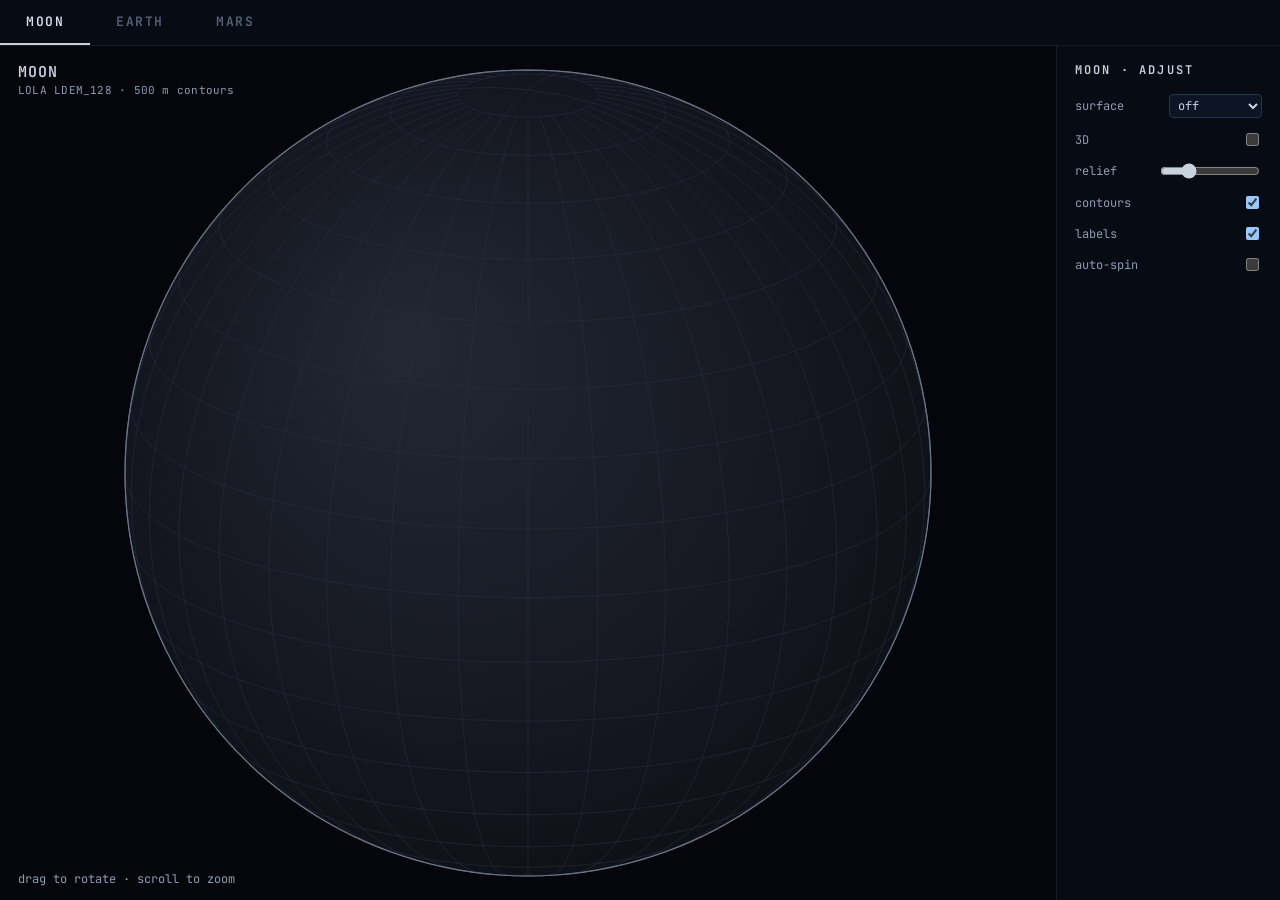
==== web/index.html @ e45960d2 "first commit" ====
<!doctype html>
<html lang="en">
<head>
<meta charset="utf-8">
<meta name="viewport" content="width=device-width, initial-scale=1">
<title>Moon &amp; Earth — Contour Globes</title>
<link rel="preconnect" href="https://fonts.googleapis.com">
<link rel="preconnect" href="https://fonts.gstatic.com" crossorigin>
<link href="https://fonts.googleapis.com/css2?family=JetBrains+Mono:ital,wght@0,400;0,600;1,400&display=swap" rel="stylesheet">
<style>
  :root { color-scheme: dark; }
  html, body { margin: 0; height: 100%; background: #04060c; overflow: hidden; }
  body { display: flex; flex-direction: column; }
  #tabs { display: flex; flex: 0 0 auto; background: #070b13;
          border-bottom: 1px solid rgba(255,255,255,0.07); }
  #tabs button { appearance: none; background: none; border: none; cursor: pointer;
                 padding: 13px 26px; font: 600 13px 'JetBrains Mono', ui-monospace, Menlo, monospace;
                 letter-spacing: .12em; color: #55627a; border-bottom: 2px solid transparent; }
  #tabs button:hover { color: #8a99b3; }
  #tabs button.active[data-tab="moon"]  { color: #d7dfea; border-color: #c9d3e0; }
  #tabs button.active[data-tab="earth"] { color: #8cc4ff; border-color: #4a9bff; }
  #tabs button.active[data-tab="mars"]  { color: #ffb884; border-color: #e0732c; }
  #main { position: relative; flex: 1 1 auto; min-height: 0; display: flex; }
  #app { position: relative; flex: 1 1 auto; min-width: 0; }
  #sidebar { flex: 0 0 224px; box-sizing: border-box; padding: 16px 18px;
             background: #070b13; border-left: 1px solid rgba(255,255,255,0.07);
             overflow-y: auto; }
  #sidebar[data-theme="moon"]  { --accent: #c9d3e0; --dim: #8f9bb3; }
  #sidebar[data-theme="earth"] { --accent: #6fb4ff; --dim: #4a7fb5; }
  #sidebar[data-theme="mars"]  { --accent: #e8a878; --dim: #b5764a; }
  #sidebar h2 { margin: 0 0 16px; font: 600 12px 'JetBrains Mono', ui-monospace, Menlo, monospace;
                letter-spacing: .18em; color: var(--accent, #9fd0ff); }
  .panel { position: absolute; inset: 0; display: none; overflow: hidden; }
  .panel.active { display: block; }
  .moon  { --accent: #c9d3e0; --dim: #8f9bb3; }
  .earth { --accent: #6fb4ff; --dim: #4a7fb5; }
  .mars  { --accent: #e8a878; --dim: #b5764a; }
  .panel h1 { position: absolute; top: 16px; left: 18px; margin: 0; z-index: 2;
              font: 600 15px/1.4 'JetBrains Mono', ui-monospace, Menlo, monospace;
              letter-spacing: .06em; color: var(--accent); pointer-events: none; }
  .panel h1 small { display: block; font-weight: 400; font-size: 11px;
                    letter-spacing: .02em; color: var(--dim); }
  canvas { display: block; }
  .gl { position: absolute; inset: 0; z-index: 0; }
  .ov { position: absolute; inset: 0; z-index: 1; cursor: grab; }
  .ov:active { cursor: grabbing; }
  .controls { position: static; display: flex; flex-direction: column; gap: 12px;
              color: var(--dim, #8f9bb3);
              font: 12px 'JetBrains Mono', ui-monospace, Menlo, monospace; user-select: none; }
  .controls label { cursor: pointer; display: flex; align-items: center;
                    justify-content: space-between; gap: 10px; }
  .controls select { background: #0d1524; color: var(--accent, #cdd6e4);
                     border: 1px solid #24344d; border-radius: 4px; padding: 2px 4px;
                     font: inherit; }
  .controls input[type=range] { width: 100px; accent-color: var(--accent, #6fb4ff); }
  .hint { position: absolute; left: 18px; bottom: 12px; z-index: 2;
          color: var(--dim); font: 12px/1.5 'JetBrains Mono', ui-monospace, Menlo, monospace;
          pointer-events: none; }
</style>
</head>
<body>
<div id="tabs">
  <button data-tab="moon" class="active">MOON</button>
  <button data-tab="earth">EARTH</button>
  <button data-tab="mars">MARS</button>
</div>
<div id="main">
<div id="app">
  <section class="panel moon active" id="moon">
    <h1>MOON <small>LOLA LDEM_128 · 500 m contours</small></h1>
    <canvas class="gl"></canvas><canvas class="ov"></canvas>
    <div class="hint">drag to rotate · scroll to zoom</div>
    <div class="controls">
      <label>surface <select class="surfacemode">
        <option value="off" selected>off</option>
        <option value="photo">photo</option>
        <option value="elev">elevation</option>
      </select></label>
      <label>3D <input type="checkbox" class="terrainbox"></label>
      <label>relief <input type="range" class="vexag" min="0" max="4" step="0.25" value="1"></label>
      <label>contours <input type="checkbox" class="contourbox" checked></label>
      <label>labels <input type="checkbox" class="labelbox" checked></label>
      <label>auto-spin <input type="checkbox" class="spinbox"></label>
    </div>
  </section>
  <section class="panel earth" id="earth">
    <h1>EARTH <small>ETOPO 2022 · 1000 m contours</small></h1>
    <canvas class="gl"></canvas><canvas class="ov"></canvas>
    <div class="hint">drag to rotate · scroll to zoom</div>
    <div class="controls">
      <label>surface <select class="surfacemode">
        <option value="off" selected>off</option>
        <option value="photo">photo</option>
        <option value="elev">elevation</option>
      </select></label>
      <label>3D <input type="checkbox" class="terrainbox"></label>
      <label>relief <input type="range" class="vexag" min="0" max="4" step="0.25" value="1"></label>
      <label>contours <input type="checkbox" class="contourbox" checked></label>
      <label>labels <input type="checkbox" class="labelbox" checked></label>
      <label>auto-spin <input type="checkbox" class="spinbox"></label>
    </div>
  </section>
  <section class="panel mars" id="mars">
    <h1>MARS <small>MOLA · 1000 m contours</small></h1>
    <canvas class="gl"></canvas><canvas class="ov"></canvas>
    <div class="hint">drag to rotate · scroll to zoom</div>
    <div class="controls">
      <label>surface <select class="surfacemode">
        <option value="off" selected>off</option>
        <option value="photo">photo</option>
        <option value="elev">elevation</option>
      </select></label>
      <label>3D <input type="checkbox" class="terrainbox"></label>
      <label>relief <input type="range" class="vexag" min="0" max="4" step="0.25" value="1"></label>
      <label>contours <input type="checkbox" class="contourbox" checked></label>
      <label>labels <input type="checkbox" class="labelbox" checked></label>
      <label>auto-spin <input type="checkbox" class="spinbox"></label>
    </div>
  </section>
</div>
  <aside id="sidebar" data-theme="moon">
    <h2 id="sidebar-title">MOON · ADJUST</h2>
    <div id="sidebar-controls"></div>
  </aside>
</div>

<script src="d3.min.js"></script>
<script src="moon/lunar_contours.js"></script>
<script src="moon/lunar_labels.js"></script>
<script src="moon/lunar_truecolor.js"></script>
<script src="moon/lunar_elev.js"></script>
<script src="moon/lunar_height.js"></script>
<script src="earth/earth_contours.js"></script>
<script src="earth/earth_labels.js"></script>
<script src="earth/earth_texture.js"></script>
<script src="earth/earth_elev.js"></script>
<script src="earth/earth_height.js"></script>
<script src="mars/mars_contours.js"></script>
<script src="mars/mars_labels.js"></script>
<script src="mars/mars_texture.js"></script>
<script src="mars/mars_elev.js"></script>
<script src="mars/mars_height.js"></script>
<script>
(function () {
  "use strict";
  const dpr = Math.min(window.devicePixelRatio || 1, 2);

  const VSRC = "attribute vec2 p; void main(){ gl_Position = vec4(p, 0.0, 1.0); }";
  const FSRC = [
    "precision highp float;",
    "uniform sampler2D u_tex;",
    "uniform vec2 u_center;",
    "uniform float u_radius, u_lon0, u_lat0, u_os;",
    "const float PI = 3.141592653589793;",
    "void main(){",
    "  vec2 p = gl_FragCoord.xy - u_center;",
    "  vec2 q = p / u_radius;",
    "  float rho = length(q);",
    "  if (rho > 1.0) discard;",
    "  float c = asin(clamp(rho, 0.0, 1.0));",
    "  float sinc = sin(c), cosc = cos(c);",
    "  float slat = sin(u_lat0), clat = cos(u_lat0);",
    "  float lat, lon;",
    "  if (rho < 1e-6) { lat = u_lat0; lon = u_lon0; }",
    "  else {",
    "    lat = asin(clamp(cosc*slat + (q.y*sinc*clat)/rho, -1.0, 1.0));",
    "    lon = u_lon0 + atan(q.x*sinc, rho*clat*cosc - q.y*slat*sinc);",
    "  }",
    "  float u = fract(lon / (2.0*PI) + u_os);",
    "  float v = 0.5 - lat / PI;",
    "  vec4 col = texture2D(u_tex, vec2(u, v));",
    "  float a = 1.0 - smoothstep(0.995, 1.0, rho);",
    "  gl_FragColor = vec4(col.rgb, col.a * a);",
    "}"
  ].join("\n");

  function makeGL(canvas) {
    const gl = canvas.getContext("webgl", { alpha: true, premultipliedAlpha: false });
    if (!gl) return null;
    function sh(type, src) {
      const s = gl.createShader(type);
      gl.shaderSource(s, src); gl.compileShader(s);
      if (!gl.getShaderParameter(s, gl.COMPILE_STATUS))
        throw new Error(gl.getShaderInfoLog(s));
      return s;
    }
    const prog = gl.createProgram();
    gl.attachShader(prog, sh(gl.VERTEX_SHADER, VSRC));
    gl.attachShader(prog, sh(gl.FRAGMENT_SHADER, FSRC));
    gl.linkProgram(prog);
    if (!gl.getProgramParameter(prog, gl.LINK_STATUS))
      throw new Error(gl.getProgramInfoLog(prog));
    gl.useProgram(prog);

    const buf = gl.createBuffer();
    gl.bindBuffer(gl.ARRAY_BUFFER, buf);
    gl.bufferData(gl.ARRAY_BUFFER,
        new Float32Array([-1,-1, 1,-1, -1,1, -1,1, 1,-1, 1,1]), gl.STATIC_DRAW);
    const loc = gl.getAttribLocation(prog, "p");
    gl.enableVertexAttribArray(loc);
    gl.vertexAttribPointer(loc, 2, gl.FLOAT, false, 0, 0);

    const U = {};
    ["u_center","u_radius","u_lon0","u_lat0","u_os","u_tex"].forEach(function (n) {
      U[n] = gl.getUniformLocation(prog, n);
    });

    gl.enable(gl.BLEND);
    gl.blendFunc(gl.SRC_ALPHA, gl.ONE_MINUS_SRC_ALPHA);

    function makeTexture() {
      const t = gl.createTexture();
      gl.bindTexture(gl.TEXTURE_2D, t);
      gl.texImage2D(gl.TEXTURE_2D, 0, gl.RGBA, 1, 1, 0, gl.RGBA,
          gl.UNSIGNED_BYTE, new Uint8Array([0, 0, 0, 255]));
      gl.texParameteri(gl.TEXTURE_2D, gl.TEXTURE_WRAP_S, gl.REPEAT);
      gl.texParameteri(gl.TEXTURE_2D, gl.TEXTURE_WRAP_T, gl.CLAMP_TO_EDGE);
      gl.texParameteri(gl.TEXTURE_2D, gl.TEXTURE_MIN_FILTER, gl.LINEAR);
      gl.texParameteri(gl.TEXTURE_2D, gl.TEXTURE_MAG_FILTER, gl.LINEAR);
      return t;
    }
    return { gl: gl, prog: prog, U: U, makeTexture: makeTexture };
  }

  function makeReliefGL(gl) {
    const VS = [
      "attribute vec2 a_ll;",     // lon, lat (radians)
      "attribute vec2 a_uv;",
      "attribute vec3 a_h;",      // height here, +col, +row (0..1)
      "uniform mat3 u_rot;",
      "uniform vec2 u_scale;",
      "uniform vec2 u_step;",     // dlon, dlat (radians)
      "uniform float u_exag;",
      "varying vec3 v_nrm;",
      "varying vec2 v_uv;",
      "vec3 dirv(vec2 a){ float cl = cos(a.y); return vec3(cl*cos(a.x), cl*sin(a.x), sin(a.y)); }",
      "void main(){",
      "  vec3 d0 = dirv(a_ll);",
      "  vec3 du = dirv(a_ll + vec2(u_step.x, 0.0));",
      "  vec3 dv = dirv(a_ll + vec2(0.0, u_step.y));",
      "  vec3 p0 = d0 * (1.0 + u_exag*a_h.x);",
      "  vec3 pu = du * (1.0 + u_exag*a_h.y);",
      "  vec3 pv = dv * (1.0 + u_exag*a_h.z);",
      "  vec3 n = normalize(cross(pu - p0, pv - p0));",
      "  if (dot(n, d0) < 0.0) n = -n;",
      "  vec3 p = u_rot * p0;",
      "  v_nrm = u_rot * n;",
      "  v_uv = a_uv;",
      "  gl_Position = vec4(p.x*u_scale.x, p.y*u_scale.y, -p.z*0.5, 1.0);",
      "}"
    ].join("\n");
    const FS = [
      "precision highp float;",
      "varying vec3 v_nrm;",
      "varying vec2 v_uv;",
      "uniform sampler2D u_tex;",
      "uniform vec3 u_light;",
      "uniform vec3 u_base;",
      "uniform float u_useTex;",
      "void main(){",
      "  vec3 n = normalize(v_nrm);",
      "  float d = max(dot(n, u_light), 0.0);",
      "  vec3 base = mix(u_base, texture2D(u_tex, v_uv).rgb, u_useTex);",
      "  gl_FragColor = vec4(base * (0.30 + 0.70*d), 1.0);",
      "}"
    ].join("\n");
    function sh(type, src) {
      const s = gl.createShader(type);
      gl.shaderSource(s, src); gl.compileShader(s);
      if (!gl.getShaderParameter(s, gl.COMPILE_STATUS))
        throw new Error(gl.getShaderInfoLog(s));
      return s;
    }
    const prog = gl.createProgram();
    gl.attachShader(prog, sh(gl.VERTEX_SHADER, VS));
    gl.attachShader(prog, sh(gl.FRAGMENT_SHADER, FS));
    gl.linkProgram(prog);
    if (!gl.getProgramParameter(prog, gl.LINK_STATUS))
      throw new Error(gl.getProgramInfoLog(prog));
    return {
      prog: prog,
      a_ll: gl.getAttribLocation(prog, "a_ll"),
      a_uv: gl.getAttribLocation(prog, "a_uv"),
      a_h: gl.getAttribLocation(prog, "a_h"),
      u_rot: gl.getUniformLocation(prog, "u_rot"),
      u_scale: gl.getUniformLocation(prog, "u_scale"),
      u_step: gl.getUniformLocation(prog, "u_step"),
      u_exag: gl.getUniformLocation(prog, "u_exag"),
      u_tex: gl.getUniformLocation(prog, "u_tex"),
      u_light: gl.getUniformLocation(prog, "u_light"),
      u_base: gl.getUniformLocation(prog, "u_base"),
      u_useTex: gl.getUniformLocation(prog, "u_useTex")
    };
  }

  function createGlobe(cfg) {
    const root = cfg.root;
    const glCanvas = root.querySelector(".gl");
    const canvas = root.querySelector(".ov");
    const ctx = canvas.getContext("2d");
    let W = 0, H = 0;

    const surfaceModeSel = root.querySelector(".surfacemode");
    const terrainBox = root.querySelector(".terrainbox");
    const vexag = root.querySelector(".vexag");
    const contourBox = root.querySelector(".contourbox");
    const labelBox = root.querySelector(".labelbox");
    const spinBox = root.querySelector(".spinbox");

    const projection = d3.geoOrthographic().rotate(cfg.rotate).clipAngle(90);
    const path = d3.geoPath(projection, ctx);
    const graticule = d3.geoGraticule10();
    const sphere = { type: "Sphere" };

    const glapi = makeGL(glCanvas);
    const textures = { photo: null, elev: null };
    const ready = { photo: false, elev: false };
    let surfaceMode = surfaceModeSel ? surfaceModeSel.value : "elev";
    let terrainOn = false;
    let vexagMult = vexag ? parseFloat(vexag.value) : 1;
    let showContours = true, showLabels = true;

    function loadTexture(src, key) {
      if (!glapi || !src) return;
      textures[key] = glapi.makeTexture();
      const img = new Image();
      img.onload = function () {
        const gl = glapi.gl;
        gl.bindTexture(gl.TEXTURE_2D, textures[key]);
        gl.texImage2D(gl.TEXTURE_2D, 0, gl.RGBA, gl.RGBA, gl.UNSIGNED_BYTE, img);
        ready[key] = true;
        request();
      };
      img.src = src;
    }
    loadTexture(cfg.texture, "photo");
    loadTexture(cfg.elevTexture, "elev");

    function activeTexture() {
      if (!glapi || surfaceMode === "off") return null;
      if (surfaceMode === "elev" && ready.elev) return textures.elev;
      if (surfaceMode === "photo" && ready.photo) return textures.photo;
      if (ready.elev) return textures.elev;      // fall back to whatever loaded
      if (ready.photo) return textures.photo;
      return null;
    }

    /* ---- displaced 3D terrain mesh from the heightmap ---- */
    let reliefGL = null, relief = null;

    function buildRelief() {
      if (relief || !glapi || !cfg.height) return;
      const gl = glapi.gl;
      if (!gl.getExtension("OES_element_index_uint")) return;

      const HD = cfg.height;
      const bin = atob(HD.b64);
      const bytes = new Uint8Array(bin.length);
      for (let i = 0; i < bin.length; i++) bytes[i] = bin.charCodeAt(i);
      const hgt = new Int16Array(bytes.buffer);

      const W = HD.w, H = HD.h, cols = W + 1, rows = H + 1;
      const vmin = HD.min, range = (HD.max - HD.min) || 1;
      const reliefBase = cfg.relief || 0.05;
      const lon0 = cfg.lon0 || 0;   // DEM longitude of column 0 (degrees)

      const uv = new Float32Array(cols * rows * 2);
      const ll = new Float32Array(cols * rows * 2);
      const hh = new Float32Array(cols * rows * 3);
      const hem = (ci, rj) => hgt[(rj < 0 ? 0 : rj >= H ? H - 1 : rj) * W + (((ci % W) + W) % W)];

      for (let rj = 0; rj < rows; rj++) {
        const lat = (0.5 - rj / H) * Math.PI;
        for (let ci = 0; ci < cols; ci++) {
          const lon = (lon0 + (ci / W) * 360) * Math.PI / 180;
          const k = rj * cols + ci;
          ll[k * 2] = lon; ll[k * 2 + 1] = lat;
          hh[k * 3] = (hem(ci, rj) - vmin) / range;
          hh[k * 3 + 1] = (hem(ci + 1, rj) - vmin) / range;
          hh[k * 3 + 2] = (hem(ci, rj + 1) - vmin) / range;
          uv[k * 2] = ci / W;
          uv[k * 2 + 1] = rj / H;
        }
      }

      const idx = new Uint32Array(W * H * 6);
      let o = 0;
      for (let rj = 0; rj < H; rj++) {
        for (let ci = 0; ci < W; ci++) {
          const a = rj * cols + ci, b = a + 1, c = a + cols, d = c + 1;
          idx[o++] = a; idx[o++] = c; idx[o++] = b;
          idx[o++] = b; idx[o++] = c; idx[o++] = d;
        }
      }

      const llbo = gl.createBuffer(); gl.bindBuffer(gl.ARRAY_BUFFER, llbo); gl.bufferData(gl.ARRAY_BUFFER, ll, gl.STATIC_DRAW);
      const hbo = gl.createBuffer(); gl.bindBuffer(gl.ARRAY_BUFFER, hbo); gl.bufferData(gl.ARRAY_BUFFER, hh, gl.STATIC_DRAW);
      const ubo = gl.createBuffer(); gl.bindBuffer(gl.ARRAY_BUFFER, ubo); gl.bufferData(gl.ARRAY_BUFFER, uv, gl.STATIC_DRAW);
      const ibo = gl.createBuffer(); gl.bindBuffer(gl.ELEMENT_ARRAY_BUFFER, ibo); gl.bufferData(gl.ELEMENT_ARRAY_BUFFER, idx, gl.STATIC_DRAW);
      reliefGL = makeReliefGL(gl);
      relief = {
        llbo: llbo, hbo: hbo, ubo: ubo, ibo: ibo, count: idx.length,
        step: [2 * Math.PI / W, -Math.PI / H]
      };
    }

    function drawRelief() {
      if (!relief) buildRelief();
      if (!relief) return false;
      const gl = glapi.gl;
      gl.viewport(0, 0, glCanvas.width, glCanvas.height);
      gl.clearColor(0, 0, 0, 0);
      gl.enable(gl.DEPTH_TEST);
      gl.clear(gl.COLOR_BUFFER_BIT | gl.DEPTH_BUFFER_BIT);

      const rp = reliefGL;
      gl.useProgram(rp.prog);
      const g = d3.geoRotation(projection.rotate());
      function vv(lon, lat) {
        const p = g([lon, lat]);
        const la = p[1] * Math.PI / 180, lo = p[0] * Math.PI / 180;
        return [Math.cos(la) * Math.sin(lo), Math.sin(la), Math.cos(la) * Math.cos(lo)];
      }
      const A = vv(0, 0), B = vv(90, 0), C = vv(0, 90);
      gl.uniformMatrix3fv(rp.u_rot, false,
          new Float32Array([A[0], A[1], A[2], B[0], B[1], B[2], C[0], C[1], C[2]]));
      const R = projection.scale() * dpr;
      gl.uniform2f(rp.u_scale, 2 * R / glCanvas.width, 2 * R / glCanvas.height);
      gl.uniform3f(rp.u_light, -0.45, 0.55, 0.70);
      gl.uniform2f(rp.u_step, relief.step[0], relief.step[1]);
      gl.uniform1f(rp.u_exag, (cfg.relief || 0.05) * vexagMult);

      let t, use = 1.0;
      if (surfaceMode === "photo" && ready.photo) t = textures.photo;
      else if (surfaceMode === "elev" && ready.elev) t = textures.elev;
      else {
        use = 0.0;
        t = ready.elev ? textures.elev : (ready.photo ? textures.photo : glapi.makeTexture());
      }
      gl.activeTexture(gl.TEXTURE0);
      gl.bindTexture(gl.TEXTURE_2D, t);
      gl.uniform1i(rp.u_tex, 0);
      gl.uniform1f(rp.u_useTex, use);
      const clay = cfg.clay || [0.66, 0.66, 0.66];
      gl.uniform3f(rp.u_base, clay[0], clay[1], clay[2]);

      gl.bindBuffer(gl.ARRAY_BUFFER, relief.llbo);
      gl.enableVertexAttribArray(rp.a_ll); gl.vertexAttribPointer(rp.a_ll, 2, gl.FLOAT, false, 0, 0);
      gl.bindBuffer(gl.ARRAY_BUFFER, relief.hbo);
      gl.enableVertexAttribArray(rp.a_h); gl.vertexAttribPointer(rp.a_h, 3, gl.FLOAT, false, 0, 0);
      gl.bindBuffer(gl.ARRAY_BUFFER, relief.ubo);
      gl.enableVertexAttribArray(rp.a_uv); gl.vertexAttribPointer(rp.a_uv, 2, gl.FLOAT, false, 0, 0);
      gl.bindBuffer(gl.ELEMENT_ARRAY_BUFFER, relief.ibo);
      gl.drawElements(gl.TRIANGLES, relief.count, gl.UNSIGNED_INT, 0);
      gl.disable(gl.DEPTH_TEST);
      return true;
    }

    function size() {
      W = root.clientWidth || root.parentNode.clientWidth;
      H = root.clientHeight || root.parentNode.clientHeight;
      if (!W || !H) return;
      glCanvas.style.width = W + "px"; glCanvas.style.height = H + "px";
      glCanvas.width = W * dpr; glCanvas.height = H * dpr;
      canvas.style.width = W + "px"; canvas.style.height = H + "px";
      canvas.width = W * dpr; canvas.height = H * dpr;
      projection.translate([W / 2, H / 2]).scale(Math.min(W, H) / 2 - 24);
    }

    function gradient() {
      const g = ctx.createRadialGradient(
          W * 0.38, H * 0.34, 0, W * 0.5, H * 0.5, Math.min(W, H) * 0.62);
      g.addColorStop(0, cfg.gradient[0]);
      g.addColorStop(0.7, cfg.gradient[1]);
      g.addColorStop(1, cfg.gradient[2]);
      return g;
    }

    function drawGL() {
      if (!glapi) return false;
      const gl = glapi.gl;
      gl.viewport(0, 0, glCanvas.width, glCanvas.height);
      gl.clearColor(0, 0, 0, 0);
      gl.clear(gl.COLOR_BUFFER_BIT);
      const t = activeTexture();
      if (!t) return false;
      gl.useProgram(glapi.prog);
      const r = projection.rotate();
      gl.uniform2f(glapi.U.u_center, W * dpr / 2, H * dpr / 2);
      gl.uniform1f(glapi.U.u_radius, projection.scale() * dpr);
      gl.uniform1f(glapi.U.u_lon0, -r[0] * Math.PI / 180);
      gl.uniform1f(glapi.U.u_lat0, -r[1] * Math.PI / 180);
      gl.uniform1f(glapi.U.u_os, cfg.texOffset || 0);
      gl.activeTexture(gl.TEXTURE0);
      gl.bindTexture(gl.TEXTURE_2D, t);
      gl.uniform1i(glapi.U.u_tex, 0);
      gl.drawArrays(gl.TRIANGLES, 0, 6);
      return true;
    }

    function render() {
      if (!W || !H) return;
      const textured = terrainOn ? (drawRelief() || drawGL()) : drawGL();
      ctx.setTransform(dpr, 0, 0, dpr, 0, 0);
      ctx.clearRect(0, 0, W, H);

      if (!textured) {
        ctx.beginPath(); path(sphere);
        ctx.fillStyle = gradient(); ctx.fill();
        ctx.lineWidth = 0.8; ctx.strokeStyle = cfg.sphere; ctx.stroke();
      }
      ctx.beginPath(); path(graticule);
      ctx.lineWidth = 0.5; ctx.strokeStyle = cfg.graticule; ctx.stroke();

      if (showContours) {
        ctx.beginPath(); path(cfg.contours);
        ctx.lineWidth = textured ? cfg.contourW : 0.5;
        ctx.strokeStyle = textured ? cfg.contourOn : cfg.contourOff;
        ctx.stroke();
      }
      ctx.beginPath(); path(sphere);
      ctx.lineWidth = 1.2; ctx.strokeStyle = cfg.sphere; ctx.stroke();
      drawLabels();
    }

    function drawLabels() {
      if (!showLabels) return;
      const L = cfg.labels || [];
      const r = projection.rotate();
      const center = [-r[0], -r[1]];
      ctx.textBaseline = "middle";
      ctx.textAlign = "left";
      ctx.lineJoin = "round";
      for (let i = 0; i < L.length; i++) {
        const e = L[i];
        if (d3.geoDistance([e.lon, e.lat], center) > 1.42) continue;
        const p = projection([e.lon, e.lat]);
        if (!p) continue;
        const st = cfg.labelStyle(e);
        ctx.font = st.font;
        const fx = p[0] + st.dx, fy = p[1];
        ctx.lineWidth = 3;
        ctx.strokeStyle = "rgba(4,7,14,0.9)";
        ctx.strokeText(e.n, fx, fy);
        ctx.fillStyle = st.fill;
        ctx.fillText(e.n, fx, fy);
        ctx.beginPath();
        ctx.arc(p[0], p[1], st.r, 0, 6.2832);
        ctx.fillStyle = st.dot;
        ctx.fill();
      }
    }

    let raf = null;
    function request() {
      if (raf === null) raf = requestAnimationFrame(function () { raf = null; render(); });
    }

    if (terrainBox) {
      terrainBox.addEventListener("change", function (e) {
        terrainOn = e.target.checked;
        request();
      });
    }
    if (vexag) {
      vexag.addEventListener("input", function (e) {
        vexagMult = parseFloat(e.target.value);
        request();
      });
    }
    if (surfaceModeSel) {
      surfaceModeSel.addEventListener("change", function (e) {
        surfaceMode = e.target.value;
        request();
      });
    }
    contourBox.addEventListener("change", function (e) { showContours = e.target.checked; request(); });
    labelBox.addEventListener("change", function (e) { showLabels = e.target.checked; request(); });

    let timer = null;
    function tick() {
      const r = projection.rotate();
      projection.rotate([r[0] + 0.12, r[1], r[2]]);
      request();
    }
    spinBox.addEventListener("change", function () {
      if (spinBox.checked) timer = d3.timer(tick);
      else if (timer) { timer.stop(); timer = null; }
    });

    const drag = d3.drag()
        .on("start", function () { if (timer) { timer.stop(); timer = null; } })
        .on("drag", function (e) {
          const k = 0.25, r = projection.rotate();
          projection.rotate([r[0] + e.dx * k, r[1] - e.dy * k, 0]);
          request();
        })
        .on("end", function () { if (spinBox.checked) timer = d3.timer(tick); });
    d3.select(canvas).call(drag);

    canvas.addEventListener("wheel", function (e) {
      e.preventDefault();
      const s = Math.max(80, Math.min(
          projection.scale() * (e.deltaY < 0 ? 1.12 : 0.89),
          Math.min(W, H) * 4));
      projection.scale(s);
      request();
    }, { passive: false });

    size();
    request();
    if (window.ResizeObserver) {
      new ResizeObserver(function () { size(); request(); }).observe(root);
    } else {
      window.addEventListener("resize", function () { size(); request(); });
    }

    return {
      resize: function () { size(); request(); },
      controls: root.querySelector(".controls")
    };
  }

  const globes = {};

  globes.moon = createGlobe({
    root: document.getElementById("moon"),
    rotate: [-20, -18, 0],
    texture: window.LUNAR_TEXTURE,
    elevTexture: window.LUNAR_ELEV,
    height: window.LUNAR_HEIGHT, lon0: 0, relief: 0.05,
    texOffset: 0.0,                 // LROC map spans 0..360°E
    contours: window.CONTOURS,
    labels: window.LUNAR_LABELS,
    gradient: ["#232833", "#12151d", "#080a10"],   // grey
    clay: [0.68, 0.69, 0.72],
    graticule: "#2b3140",
    sphere: "#6b7488",
    contourOn: "rgba(205,214,228,0.45)",
    contourOff: "#c9d3e0",
    contourW: 0.7,
    labelStyle: function (L) {
      const sea = L.t === "sea";
      return {
        font: sea ? "italic bold 13px Georgia, 'Times New Roman', serif"
                  : "11px Helvetica, Arial, sans-serif",
        dx: sea ? 9 : 5, r: sea ? 3 : 2,
        fill: sea ? "#e6ecf6" : "#dfe6f0",
        dot: sea ? "#cdd6e4" : "#e6ecf6"
      };
    }
  });

  globes.earth = createGlobe({
    root: document.getElementById("earth"),
    rotate: [-10, -20, 0],
    texture: window.EARTH_TEXTURE,
    elevTexture: window.EARTH_ELEV,
    height: window.EARTH_HEIGHT, lon0: -180, relief: 0.05,
    texOffset: 0.5,                 // Blue Marble spans −180..180°
    contours: window.EARTH_CONTOURS,
    labels: window.EARTH_LABELS,
    gradient: ["#0e2140", "#081426", "#050a14"],   // blue
    clay: [0.36, 0.55, 0.80],
    graticule: "#244a70",
    sphere: "#4a7fb5",
    contourOn: "rgba(120,190,255,0.5)",
    contourOff: "#5fb0ff",
    contourW: 0.7,
    labelStyle: function (L) {
      const cap = L.t === "capital";
      return {
        font: cap ? "bold 13px Georgia, 'Times New Roman', serif"
                  : "11px Helvetica, Arial, sans-serif",
        dx: cap ? 9 : 5, r: cap ? 3 : 2,
        fill: cap ? "#ffe08a" : "#eef4ff",
        dot: cap ? "#ffcf5c" : "#eef4ff"
      };
    }
  });

  globes.mars = createGlobe({
    root: document.getElementById("mars"),
    rotate: [-40, -20, 0],
    texture: window.MARS_TEXTURE,
    elevTexture: window.MARS_ELEV,
    height: window.MARS_HEIGHT, lon0: -180, relief: 0.05,
    texOffset: 0.5,                 // Viking mosaic spans −180..180°
    contours: window.MARS_CONTOURS,
    labels: window.MARS_LABELS,
    gradient: ["#3a1a10", "#241009", "#140704"],   // rust
    clay: [0.76, 0.44, 0.27],
    graticule: "#5a3320",
    sphere: "#a05a33",
    contourOn: "rgba(245,190,140,0.5)",
    contourOff: "#e8a878",
    contourW: 0.7,
    labelStyle: function (L) {
      const major = L.t === "major";
      return {
        font: major ? "bold 12px Georgia, 'Times New Roman', serif"
                    : "11px Helvetica, Arial, sans-serif",
        dx: major ? 8 : 5, r: major ? 3 : 2,
        fill: major ? "#ffd9a8" : "#f3e2d0",
        dot: major ? "#ffc070" : "#f3e2d0"
      };
    }
  });

  const tabs = document.querySelectorAll("#tabs button");
  const panels = document.querySelectorAll(".panel");
  const sidebar = document.getElementById("sidebar");
  const sidebarTitle = document.getElementById("sidebar-title");
  const sidebarControls = document.getElementById("sidebar-controls");

  function activate(btn) {
    tabs.forEach(function (b) { b.classList.toggle("active", b === btn); });
    panels.forEach(function (p) {
      p.classList.toggle("active", p.id === btn.dataset.tab);
    });
    const tab = btn.dataset.tab;
    const g = globes[tab];
    sidebar.dataset.theme = tab;
    sidebarTitle.textContent = tab.toUpperCase() + " \u00b7 ADJUST";
    while (sidebarControls.firstChild) {
      sidebarControls.removeChild(sidebarControls.firstChild);
    }
    if (g && g.controls) sidebarControls.appendChild(g.controls);
    if (g) g.resize();
  }
  tabs.forEach(function (btn) {
    btn.addEventListener("click", function () { activate(btn); });
  });
  activate(document.querySelector("#tabs button.active"));
})();
</script>
</body>
</html>
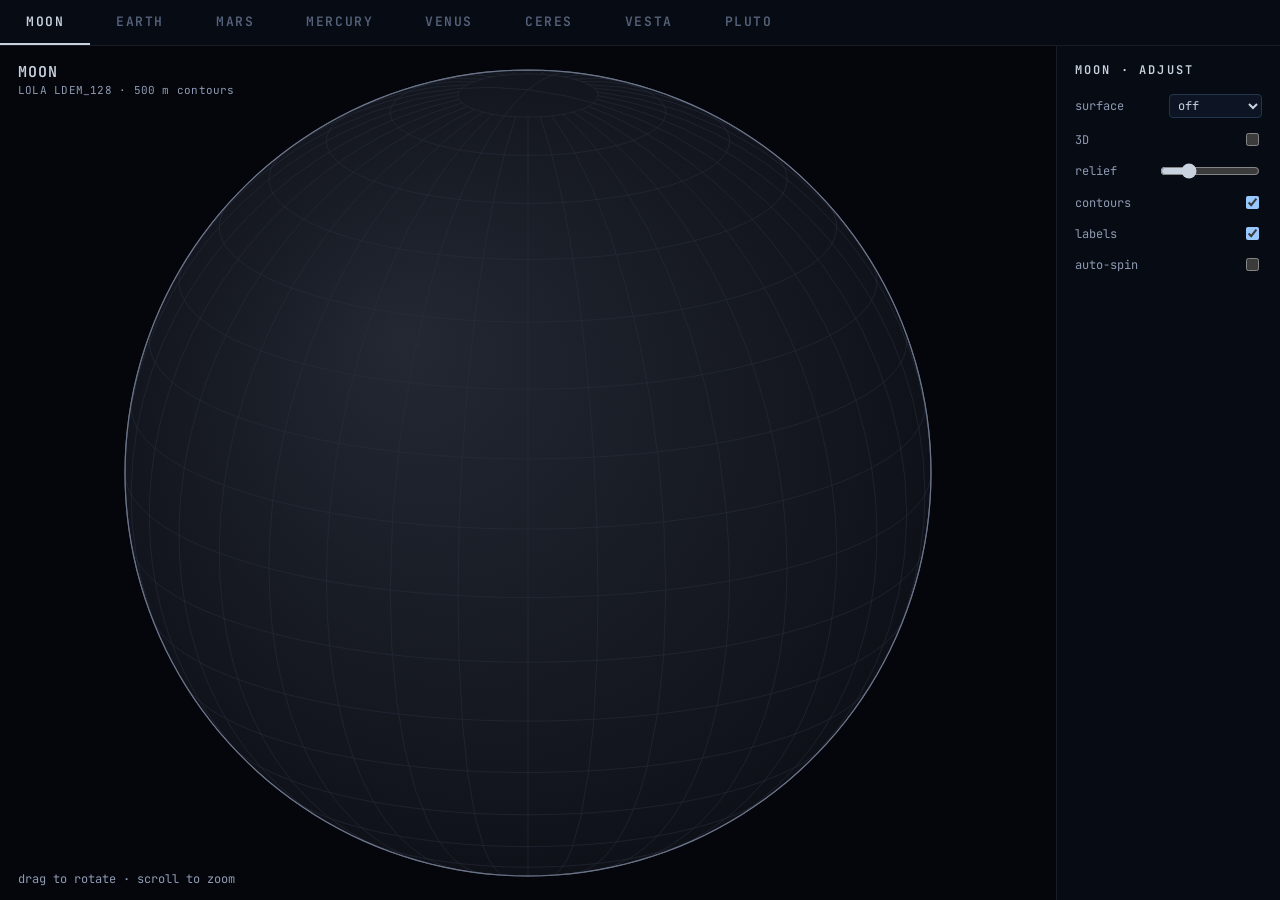
==== commit ab262f1a: "feat(planets): unify multi-body pipeline and web portal Replace the per-planet scripts with a single" ====
--- a/web/index.html
+++ b/web/index.html
@@ -17,24 +17,16 @@
                  padding: 13px 26px; font: 600 13px 'JetBrains Mono', ui-monospace, Menlo, monospace;
                  letter-spacing: .12em; color: #55627a; border-bottom: 2px solid transparent; }
   #tabs button:hover { color: #8a99b3; }
-  #tabs button.active[data-tab="moon"]  { color: #d7dfea; border-color: #c9d3e0; }
-  #tabs button.active[data-tab="earth"] { color: #8cc4ff; border-color: #4a9bff; }
-  #tabs button.active[data-tab="mars"]  { color: #ffb884; border-color: #e0732c; }
+  #tabs button.active { color: var(--accent, #d7dfea); border-color: var(--accent, #8a99b3); }
   #main { position: relative; flex: 1 1 auto; min-height: 0; display: flex; }
   #app { position: relative; flex: 1 1 auto; min-width: 0; }
   #sidebar { flex: 0 0 224px; box-sizing: border-box; padding: 16px 18px;
              background: #070b13; border-left: 1px solid rgba(255,255,255,0.07);
              overflow-y: auto; }
-  #sidebar[data-theme="moon"]  { --accent: #c9d3e0; --dim: #8f9bb3; }
-  #sidebar[data-theme="earth"] { --accent: #6fb4ff; --dim: #4a7fb5; }
-  #sidebar[data-theme="mars"]  { --accent: #e8a878; --dim: #b5764a; }
   #sidebar h2 { margin: 0 0 16px; font: 600 12px 'JetBrains Mono', ui-monospace, Menlo, monospace;
                 letter-spacing: .18em; color: var(--accent, #9fd0ff); }
   .panel { position: absolute; inset: 0; display: none; overflow: hidden; }
   .panel.active { display: block; }
-  .moon  { --accent: #c9d3e0; --dim: #8f9bb3; }
-  .earth { --accent: #6fb4ff; --dim: #4a7fb5; }
-  .mars  { --accent: #e8a878; --dim: #b5764a; }
   .panel h1 { position: absolute; top: 16px; left: 18px; margin: 0; z-index: 2;
               font: 600 15px/1.4 'JetBrains Mono', ui-monospace, Menlo, monospace;
               letter-spacing: .06em; color: var(--accent); pointer-events: none; }
@@ -59,87 +51,28 @@
 </style>
 </head>
 <body>
-<div id="tabs">
-  <button data-tab="moon" class="active">MOON</button>
-  <button data-tab="earth">EARTH</button>
-  <button data-tab="mars">MARS</button>
-</div>
+<div id="tabs"></div>
 <div id="main">
-<div id="app">
-  <section class="panel moon active" id="moon">
-    <h1>MOON <small>LOLA LDEM_128 · 500 m contours</small></h1>
-    <canvas class="gl"></canvas><canvas class="ov"></canvas>
-    <div class="hint">drag to rotate · scroll to zoom</div>
-    <div class="controls">
-      <label>surface <select class="surfacemode">
-        <option value="off" selected>off</option>
-        <option value="photo">photo</option>
-        <option value="elev">elevation</option>
-      </select></label>
-      <label>3D <input type="checkbox" class="terrainbox"></label>
-      <label>relief <input type="range" class="vexag" min="0" max="4" step="0.25" value="1"></label>
-      <label>contours <input type="checkbox" class="contourbox" checked></label>
-      <label>labels <input type="checkbox" class="labelbox" checked></label>
-      <label>auto-spin <input type="checkbox" class="spinbox"></label>
+  <div id="app"></div>
+  <aside id="sidebar">
+    <h2 id="sidebar-title"></h2>
+    <div id="sidebar-controls">
+      <div class="controls">
+        <label>surface <select class="surfacemode">
+          <option value="off" selected>off</option>
+          <option value="photo">photo</option>
+          <option value="elev">elevation</option></select></label>
+        <label>3D <input type="checkbox" class="terrainbox"></label>
+        <label>relief <input type="range" class="vexag" min="0" max="4" step="0.25" value="1"></label>
+        <label>contours <input type="checkbox" class="contourbox" checked></label>
+        <label>labels <input type="checkbox" class="labelbox" checked></label>
+        <label>auto-spin <input type="checkbox" class="spinbox"></label>
+      </div>
     </div>
-  </section>
-  <section class="panel earth" id="earth">
-    <h1>EARTH <small>ETOPO 2022 · 1000 m contours</small></h1>
-    <canvas class="gl"></canvas><canvas class="ov"></canvas>
-    <div class="hint">drag to rotate · scroll to zoom</div>
-    <div class="controls">
-      <label>surface <select class="surfacemode">
-        <option value="off" selected>off</option>
-        <option value="photo">photo</option>
-        <option value="elev">elevation</option>
-      </select></label>
-      <label>3D <input type="checkbox" class="terrainbox"></label>
-      <label>relief <input type="range" class="vexag" min="0" max="4" step="0.25" value="1"></label>
-      <label>contours <input type="checkbox" class="contourbox" checked></label>
-      <label>labels <input type="checkbox" class="labelbox" checked></label>
-      <label>auto-spin <input type="checkbox" class="spinbox"></label>
-    </div>
-  </section>
-  <section class="panel mars" id="mars">
-    <h1>MARS <small>MOLA · 1000 m contours</small></h1>
-    <canvas class="gl"></canvas><canvas class="ov"></canvas>
-    <div class="hint">drag to rotate · scroll to zoom</div>
-    <div class="controls">
-      <label>surface <select class="surfacemode">
-        <option value="off" selected>off</option>
-        <option value="photo">photo</option>
-        <option value="elev">elevation</option>
-      </select></label>
-      <label>3D <input type="checkbox" class="terrainbox"></label>
-      <label>relief <input type="range" class="vexag" min="0" max="4" step="0.25" value="1"></label>
-      <label>contours <input type="checkbox" class="contourbox" checked></label>
-      <label>labels <input type="checkbox" class="labelbox" checked></label>
-      <label>auto-spin <input type="checkbox" class="spinbox"></label>
-    </div>
-  </section>
-</div>
-  <aside id="sidebar" data-theme="moon">
-    <h2 id="sidebar-title">MOON · ADJUST</h2>
-    <div id="sidebar-controls"></div>
   </aside>
 </div>
 
 <script src="d3.min.js"></script>
-<script src="moon/lunar_contours.js"></script>
-<script src="moon/lunar_labels.js"></script>
-<script src="moon/lunar_truecolor.js"></script>
-<script src="moon/lunar_elev.js"></script>
-<script src="moon/lunar_height.js"></script>
-<script src="earth/earth_contours.js"></script>
-<script src="earth/earth_labels.js"></script>
-<script src="earth/earth_texture.js"></script>
-<script src="earth/earth_elev.js"></script>
-<script src="earth/earth_height.js"></script>
-<script src="mars/mars_contours.js"></script>
-<script src="mars/mars_labels.js"></script>
-<script src="mars/mars_texture.js"></script>
-<script src="mars/mars_elev.js"></script>
-<script src="mars/mars_height.js"></script>
 <script>
 (function () {
   "use strict";
@@ -300,12 +233,13 @@
     const ctx = canvas.getContext("2d");
     let W = 0, H = 0;
 
-    const surfaceModeSel = root.querySelector(".surfacemode");
-    const terrainBox = root.querySelector(".terrainbox");
-    const vexag = root.querySelector(".vexag");
-    const contourBox = root.querySelector(".contourbox");
-    const labelBox = root.querySelector(".labelbox");
-    const spinBox = root.querySelector(".spinbox");
+    const ctl = document.getElementById("sidebar-controls");
+    const surfaceModeSel = ctl.querySelector(".surfacemode");
+    const terrainBox = ctl.querySelector(".terrainbox");
+    const vexag = ctl.querySelector(".vexag");
+    const contourBox = ctl.querySelector(".contourbox");
+    const labelBox = ctl.querySelector(".labelbox");
+    const spinBox = ctl.querySelector(".spinbox");
 
     const projection = d3.geoOrthographic().rotate(cfg.rotate).clipAngle(90);
     const path = d3.geoPath(projection, ctx);
@@ -316,9 +250,10 @@
     const textures = { photo: null, elev: null };
     const ready = { photo: false, elev: false };
     let surfaceMode = surfaceModeSel ? surfaceModeSel.value : "elev";
-    let terrainOn = false;
+    let terrainOn = terrainBox ? terrainBox.checked : false;
     let vexagMult = vexag ? parseFloat(vexag.value) : 1;
-    let showContours = true, showLabels = true;
+    let showContours = contourBox ? contourBox.checked : true;
+    let showLabels = labelBox ? labelBox.checked : true;
 
     function loadTexture(src, key) {
       if (!glapi || !src) return;
@@ -616,122 +551,184 @@
     }
 
     return {
-      resize: function () { size(); request(); },
-      controls: root.querySelector(".controls")
+      resize: function () { size(); request(); }
     };
   }
 
-  const globes = {};
-
-  globes.moon = createGlobe({
-    root: document.getElementById("moon"),
-    rotate: [-20, -18, 0],
-    texture: window.LUNAR_TEXTURE,
-    elevTexture: window.LUNAR_ELEV,
-    height: window.LUNAR_HEIGHT, lon0: 0, relief: 0.05,
-    texOffset: 0.0,                 // LROC map spans 0..360°E
-    contours: window.CONTOURS,
-    labels: window.LUNAR_LABELS,
-    gradient: ["#232833", "#12151d", "#080a10"],   // grey
-    clay: [0.68, 0.69, 0.72],
-    graticule: "#2b3140",
-    sphere: "#6b7488",
-    contourOn: "rgba(205,214,228,0.45)",
-    contourOff: "#c9d3e0",
-    contourW: 0.7,
-    labelStyle: function (L) {
-      const sea = L.t === "sea";
-      return {
-        font: sea ? "italic bold 13px Georgia, 'Times New Roman', serif"
-                  : "11px Helvetica, Arial, sans-serif",
-        dx: sea ? 9 : 5, r: sea ? 3 : 2,
-        fill: sea ? "#e6ecf6" : "#dfe6f0",
-        dot: sea ? "#cdd6e4" : "#e6ecf6"
-      };
-    }
-  });
-
-  globes.earth = createGlobe({
-    root: document.getElementById("earth"),
-    rotate: [-10, -20, 0],
-    texture: window.EARTH_TEXTURE,
-    elevTexture: window.EARTH_ELEV,
-    height: window.EARTH_HEIGHT, lon0: -180, relief: 0.05,
-    texOffset: 0.5,                 // Blue Marble spans −180..180°
-    contours: window.EARTH_CONTOURS,
-    labels: window.EARTH_LABELS,
-    gradient: ["#0e2140", "#081426", "#050a14"],   // blue
-    clay: [0.36, 0.55, 0.80],
-    graticule: "#244a70",
-    sphere: "#4a7fb5",
-    contourOn: "rgba(120,190,255,0.5)",
-    contourOff: "#5fb0ff",
-    contourW: 0.7,
-    labelStyle: function (L) {
-      const cap = L.t === "capital";
-      return {
-        font: cap ? "bold 13px Georgia, 'Times New Roman', serif"
-                  : "11px Helvetica, Arial, sans-serif",
-        dx: cap ? 9 : 5, r: cap ? 3 : 2,
-        fill: cap ? "#ffe08a" : "#eef4ff",
-        dot: cap ? "#ffcf5c" : "#eef4ff"
-      };
-    }
-  });
-
-  globes.mars = createGlobe({
-    root: document.getElementById("mars"),
-    rotate: [-40, -20, 0],
-    texture: window.MARS_TEXTURE,
-    elevTexture: window.MARS_ELEV,
-    height: window.MARS_HEIGHT, lon0: -180, relief: 0.05,
-    texOffset: 0.5,                 // Viking mosaic spans −180..180°
-    contours: window.MARS_CONTOURS,
-    labels: window.MARS_LABELS,
-    gradient: ["#3a1a10", "#241009", "#140704"],   // rust
-    clay: [0.76, 0.44, 0.27],
-    graticule: "#5a3320",
-    sphere: "#a05a33",
-    contourOn: "rgba(245,190,140,0.5)",
-    contourOff: "#e8a878",
-    contourW: 0.7,
-    labelStyle: function (L) {
-      const major = L.t === "major";
-      return {
-        font: major ? "bold 12px Georgia, 'Times New Roman', serif"
-                    : "11px Helvetica, Arial, sans-serif",
-        dx: major ? 8 : 5, r: major ? 3 : 2,
-        fill: major ? "#ffd9a8" : "#f3e2d0",
-        dot: major ? "#ffc070" : "#f3e2d0"
-      };
-    }
-  });
-
-  const tabs = document.querySelectorAll("#tabs button");
-  const panels = document.querySelectorAll(".panel");
+  const tabsEl = document.getElementById("tabs");
+  const appEl = document.getElementById("app");
   const sidebar = document.getElementById("sidebar");
   const sidebarTitle = document.getElementById("sidebar-title");
-  const sidebarControls = document.getElementById("sidebar-controls");
-
-  function activate(btn) {
-    tabs.forEach(function (b) { b.classList.toggle("active", b === btn); });
-    panels.forEach(function (p) {
-      p.classList.toggle("active", p.id === btn.dataset.tab);
+
+  const PLANETS = [
+    { id: "moon", display: "MOON", subtitle: "LOLA LDEM_128 \u00b7 500 m contours",
+      files: ["moon/moon_contours.js","moon/moon_labels.js","moon/moon_texture.js","moon/moon_elev.js","moon/moon_height.js"],
+      g: {contours:"MOON_CONTOURS",labels:"MOON_LABELS",texture:"MOON_TEXTURE",elev:"MOON_ELEV",height:"MOON_HEIGHT"},
+      rotate:[-20,-18,0], texOffset:0.0, lon0:0, relief:0.05, labelKind:"sea",
+      accent:"#c9d3e0", dim:"#8f9bb3",
+      gradient:["#232833","#12151d","#080a10"], clay:[0.68,0.69,0.72],
+      graticule:"#2b3140", sphere:"#6b7488",
+      contourOn:"rgba(205,214,228,0.45)", contourOff:"#c9d3e0" },
+    { id: "earth", display: "EARTH", subtitle: "ETOPO 2022 \u00b7 1000 m contours",
+      files: ["earth/earth_contours.js","earth/earth_labels.js","earth/earth_texture.js","earth/earth_elev.js","earth/earth_height.js"],
+      g: {contours:"EARTH_CONTOURS",labels:"EARTH_LABELS",texture:"EARTH_TEXTURE",elev:"EARTH_ELEV",height:"EARTH_HEIGHT"},
+      rotate:[-10,-20,0], texOffset:0.5, lon0:-180, relief:0.05, labelKind:"city",
+      accent:"#6fb4ff", dim:"#4a7fb5",
+      gradient:["#0e2140","#081426","#050a14"], clay:[0.36,0.55,0.80],
+      graticule:"#244a70", sphere:"#4a7fb5",
+      contourOn:"rgba(120,190,255,0.5)", contourOff:"#5fb0ff" },
+    { id: "mars", display: "MARS", subtitle: "MOLA \u00b7 1000 m contours",
+      files: ["mars/mars_contours.js","mars/mars_labels.js","mars/mars_texture.js","mars/mars_elev.js","mars/mars_height.js"],
+      g: {contours:"MARS_CONTOURS",labels:"MARS_LABELS",texture:"MARS_TEXTURE",elev:"MARS_ELEV",height:"MARS_HEIGHT"},
+      rotate:[-40,-20,0], texOffset:0.5, lon0:-180, relief:0.05, labelKind:"feature",
+      accent:"#e8a878", dim:"#b5764a",
+      gradient:["#3a1a10","#241009","#140704"], clay:[0.76,0.44,0.27],
+      graticule:"#5a3320", sphere:"#a05a33",
+      contourOn:"rgba(245,190,140,0.5)", contourOff:"#e8a878" },
+    { id: "mercury", display: "MERCURY", subtitle: "MESSENGER \u00b7 1000 m contours",
+      files: ["mercury/mercury_contours.js","mercury/mercury_labels.js","mercury/mercury_texture.js","mercury/mercury_elev.js","mercury/mercury_height.js"],
+      g: {contours:"MERCURY_CONTOURS",labels:"MERCURY_LABELS",texture:"MERCURY_TEXTURE",elev:"MERCURY_ELEV",height:"MERCURY_HEIGHT"},
+      rotate:[-10,-20,0], texOffset:0.5, lon0:-180, relief:0.06, labelKind:"feature",
+      accent:"#d3c2a0", dim:"#93856a",
+      gradient:["#2b2519","#171309","#0a0805"], clay:[0.72,0.67,0.57],
+      graticule:"#4a4030", sphere:"#a8946f",
+      contourOn:"rgba(240,220,180,0.5)", contourOff:"#d3c2a0" },
+    { id: "venus", display: "VENUS", subtitle: "Magellan \u00b7 1000 m contours",
+      files: ["venus/venus_contours.js","venus/venus_labels.js","venus/venus_texture.js","venus/venus_elev.js","venus/venus_height.js"],
+      g: {contours:"VENUS_CONTOURS",labels:"VENUS_LABELS",texture:"VENUS_TEXTURE",elev:"VENUS_ELEV",height:"VENUS_HEIGHT"},
+      rotate:[-20,-15,0], texOffset:0.5, lon0:-180, relief:0.05, labelKind:"feature",
+      accent:"#ffcf8a", dim:"#b58a4a",
+      gradient:["#3a2a10","#241807","#140d04"], clay:[0.85,0.62,0.32],
+      graticule:"#5a4020", sphere:"#c89050",
+      contourOn:"rgba(255,215,150,0.5)", contourOff:"#ffcf8a" },
+    { id: "ceres", display: "CERES", subtitle: "Dawn \u00b7 2000 m contours",
+      files: ["ceres/ceres_contours.js","ceres/ceres_labels.js","ceres/ceres_texture.js","ceres/ceres_elev.js","ceres/ceres_height.js"],
+      g: {contours:"CERES_CONTOURS",labels:"CERES_LABELS",texture:"CERES_TEXTURE",elev:"CERES_ELEV",height:"CERES_HEIGHT"},
+      rotate:[-20,-20,0], texOffset:0.5, lon0:-180, relief:0.06, labelKind:"feature",
+      accent:"#aebfd8", dim:"#6f7f97",
+      gradient:["#1a2030","#0e131d","#070a10"], clay:[0.62,0.63,0.68],
+      graticule:"#33404f", sphere:"#7f8ea3",
+      contourOn:"rgba(180,200,230,0.5)", contourOff:"#aebfd8" },
+    { id: "vesta", display: "VESTA", subtitle: "Dawn \u00b7 2000 m contours",
+      files: ["vesta/vesta_contours.js","vesta/vesta_labels.js","vesta/vesta_texture.js","vesta/vesta_elev.js","vesta/vesta_height.js"],
+      g: {contours:"VESTA_CONTOURS",labels:"VESTA_LABELS",texture:"VESTA_TEXTURE",elev:"VESTA_ELEV",height:"VESTA_HEIGHT"},
+      rotate:[-20,-20,0], texOffset:0.5, lon0:-180, relief:0.06, labelKind:"feature",
+      accent:"#d0b6a6", dim:"#8f7566",
+      gradient:["#2a201a","#171009","#0a0705"], clay:[0.70,0.62,0.55],
+      graticule:"#4a3a30", sphere:"#a08a78",
+      contourOn:"rgba(230,200,180,0.5)", contourOff:"#d0b6a6" },
+    { id: "pluto", display: "PLUTO", subtitle: "New Horizons \u00b7 1000 m contours",
+      files: ["pluto/pluto_contours.js","pluto/pluto_labels.js","pluto/pluto_texture.js","pluto/pluto_elev.js","pluto/pluto_height.js"],
+      g: {contours:"PLUTO_CONTOURS",labels:"PLUTO_LABELS",texture:"PLUTO_TEXTURE",elev:"PLUTO_ELEV",height:"PLUTO_HEIGHT"},
+      rotate:[-180,-20,0], texOffset:0.5, lon0:-180, relief:0.05, labelKind:"feature",
+      accent:"#e6b88c", dim:"#a07a52",
+      gradient:["#2e2018","#1a110b","#0a0605"], clay:[0.80,0.64,0.50],
+      graticule:"#4a3428", sphere:"#b08a68",
+      contourOn:"rgba(245,210,170,0.5)", contourOff:"#e6b88c" }
+  ];
+
+  const globes = {};
+  const loading = {};
+
+  function labelStyleFor(kind) {
+    if (kind === "sea") return function (L) {
+      const sea = L.t === "sea";
+      return { font: sea ? "italic bold 13px Georgia, 'Times New Roman', serif"
+                         : "11px Helvetica, Arial, sans-serif",
+        dx: sea ? 9 : 5, r: sea ? 3 : 2,
+        fill: sea ? "#e6ecf6" : "#dfe6f0", dot: sea ? "#cdd6e4" : "#e6ecf6" };
+    };
+    if (kind === "city") return function (L) {
+      const cap = L.t === "capital";
+      return { font: cap ? "bold 13px Georgia, 'Times New Roman', serif"
+                         : "11px Helvetica, Arial, sans-serif",
+        dx: cap ? 9 : 5, r: cap ? 3 : 2,
+        fill: cap ? "#ffe08a" : "#eef4ff", dot: cap ? "#ffcf5c" : "#eef4ff" };
+    };
+    return function (L) {
+      const major = L.t === "major";
+      return { font: major ? "bold 12px Georgia, 'Times New Roman', serif"
+                           : "11px Helvetica, Arial, sans-serif",
+        dx: major ? 8 : 5, r: major ? 3 : 2,
+        fill: major ? "#ffd9a8" : "#f3e2d0", dot: major ? "#ffc070" : "#f3e2d0" };
+    };
+  }
+
+  function buildPanel(p) {
+    const sec = document.createElement("section");
+    sec.className = "panel";
+    sec.id = p.id;
+    sec.style.setProperty("--accent", p.accent);
+    sec.style.setProperty("--dim", p.dim);
+    sec.innerHTML =
+      '<h1>' + p.display + ' <small>' + p.subtitle + '</small></h1>' +
+      '<canvas class="gl"></canvas><canvas class="ov"></canvas>' +
+      '<div class="hint">drag to rotate \u00b7 scroll to zoom</div>';
+    return sec;
+  }
+
+  PLANETS.forEach(function (p) {
+    const btn = document.createElement("button");
+    btn.dataset.tab = p.id;
+    btn.textContent = p.display;
+    btn.style.setProperty("--accent", p.accent);
+    btn.addEventListener("click", function () { activate(p.id); });
+    tabsEl.appendChild(btn);
+    appEl.appendChild(buildPanel(p));
+  });
+
+  function loadScripts(list, done) {
+    let i = 0;
+    (function next() {
+      if (i >= list.length) return done();
+      const s = document.createElement("script");
+      s.src = list[i++];
+      s.onload = next;
+      s.onerror = next;
+      document.body.appendChild(s);
+    })();
+  }
+
+  function makeGlobe(p, root) {
+    const g = p.g;
+    return createGlobe({
+      root: root,
+      rotate: p.rotate, texOffset: p.texOffset, lon0: p.lon0, relief: p.relief,
+      clay: p.clay, gradient: p.gradient, graticule: p.graticule, sphere: p.sphere,
+      contourOn: p.contourOn, contourOff: p.contourOff, contourW: 0.7,
+      texture: window[g.texture], elevTexture: window[g.elev],
+      height: window[g.height], contours: window[g.contours],
+      labels: window[g.labels], labelStyle: labelStyleFor(p.labelKind)
     });
-    const tab = btn.dataset.tab;
-    const g = globes[tab];
-    sidebar.dataset.theme = tab;
-    sidebarTitle.textContent = tab.toUpperCase() + " \u00b7 ADJUST";
-    while (sidebarControls.firstChild) {
-      sidebarControls.removeChild(sidebarControls.firstChild);
-    }
-    if (g && g.controls) sidebarControls.appendChild(g.controls);
-    if (g) g.resize();
-  }
-  tabs.forEach(function (btn) {
-    btn.addEventListener("click", function () { activate(btn); });
-  });
-  activate(document.querySelector("#tabs button.active"));
+  }
+
+  function showSidebar(p) {
+    sidebar.style.setProperty("--accent", p.accent);
+    sidebar.style.setProperty("--dim", p.dim);
+    sidebarTitle.textContent = p.display + " \u00b7 ADJUST";
+  }
+
+  function activate(id) {
+    const p = PLANETS.filter(function (x) { return x.id === id; })[0];
+    tabsEl.querySelectorAll("button").forEach(function (b) {
+      b.classList.toggle("active", b.dataset.tab === id);
+    });
+    appEl.querySelectorAll(".panel").forEach(function (el) {
+      el.classList.toggle("active", el.id === id);
+    });
+    showSidebar(p);
+    if (globes[id]) { globes[id].resize(); return; }
+    if (loading[id]) return;
+    loading[id] = true;
+    sidebarTitle.textContent = p.display + " \u00b7 loading\u2026";
+    loadScripts(p.files, function () {
+      globes[id] = makeGlobe(p, document.getElementById(id));
+      showSidebar(p);
+      globes[id].resize();
+    });
+  }
+
+  activate("moon");
 })();
 </script>
 </body>
